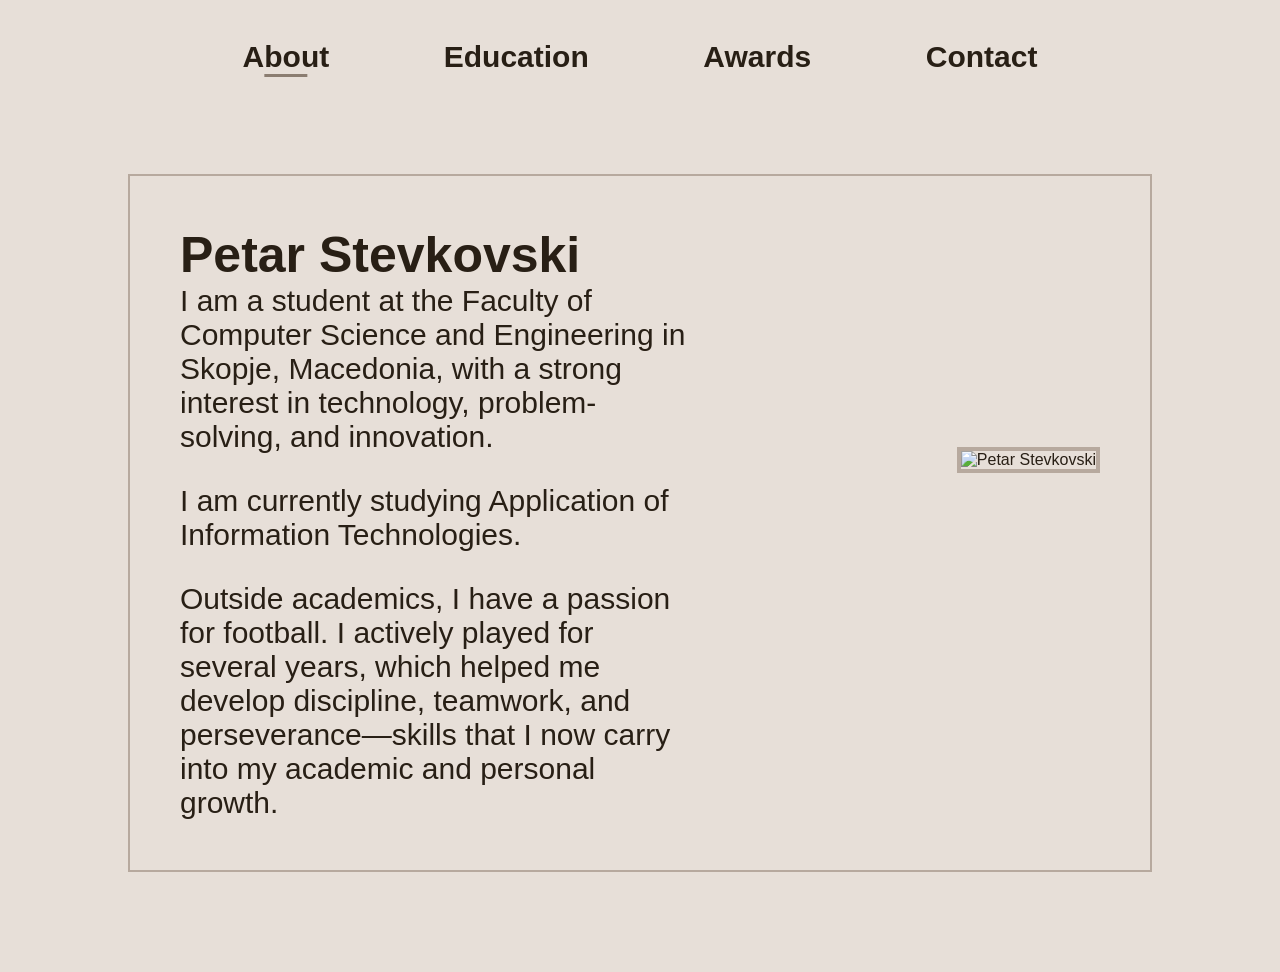
==== index.html @ 179e3660 "fix favicon paths to use relative urls" ====
<!DOCTYPE html>
<html lang="en">
<head>
    <meta charset="UTF-8" />
    <title>Petar Stevkovski – About</title>
    <link rel="stylesheet" href="style.css" />
    <meta name="viewport" content="width=device-width, initial-scale=1.0" />
    <meta name="description" content="Personal website of Petar Stevkovski, CS student at FCSE." />
    <link rel="apple-touch-icon" sizes="180x180" href="apple-touch-icon.png">
    <link rel="icon" type="image/png" sizes="32x32" href="favicon-32x32.png">
    <link rel="icon" type="image/png" sizes="16x16" href="favicon-16x16.png">
    <link rel="manifest" href="site.webmanifest">
</head>
<body>
<nav class="menu">
    <ul class="nav-links">
        <li><a class="current" href="index.html">About</a></li>
        <li><a href="education.html">Education</a></li>
        <li><a href="awards.html">Awards</a></li>
        <li><a href="contact.html">Contact</a></li>
    </ul>
</nav>

<section class="content">
    <div class="content-text about-text">
        <h1>Petar Stevkovski</h1>
        <p>I am a student at the Faculty of Computer Science and Engineering in Skopje, Macedonia, with a strong interest in technology, problem-solving, and innovation.</p>
        <p>I am currently studying Application of Information Technologies.</p>
        <p>Outside academics, I have a passion for football. I actively played for several years,
            which helped me develop discipline, teamwork, and perseverance—skills that I now carry into my academic and personal growth.</p>
    </div>
    <div class="content-image">
        <img src="images/me.webp" alt="Petar Stevkovski" />
    </div>
</section>
</body>
</html>
---- style.css ----
*{
    padding: 0;
    margin: 0;
    box-sizing: border-box;
}

html {
    font-size: 16px;
}

body{
    background-color: #e7dfd8;
    font-family: 'Agrandir', 'Segoe UI', Tahoma, Geneva, Verdana, sans-serif;
    color: #281f15;
}

@font-face {
    font-family: 'Agrandir';
    src: url('fonts/Agrandir-Regular.otf') format('opentype');
    font-weight: normal;
    font-style: normal;
    font-display: swap;
}

.menu{
    display: flex;
    justify-content: center;
    align-items: center;
    width: 80%;
    margin: 2.5rem auto;
}

.nav-links{
    list-style-type: none;
    display: flex;
    flex: 1;
    justify-content: space-evenly;
}

.nav-links li a {
    color: #281f15;
    text-decoration: none;
    font-size: 1.875rem;
    position: relative;
    transition: color 0.3s ease;
    font-weight: bold;
}

.nav-links li a::after {
    content: '';
    position: absolute;
    width: 100%;
    transform: scaleX(0);
    height: 0.1875rem;
    bottom: -0.25rem;
    left: 0;
    background-color: #654f3a;
    transform-origin: right;
    transition: transform 0.3s ease;
}

.nav-links li a:hover::after {
    transform: scaleX(1);
    transform-origin: left;
}

.nav-links li a:hover {
    color: #654f3a;
}

.nav-links li a.current {
    color: #281f15 !important;
}

.nav-links li a.current::after {
    content: '';
    position: absolute;
    width: 50%;
    height: 0.1875rem;
    bottom: -0.25rem;
    left: 50%;
    background-color: #8b7d71;
    transform: translateX(-50%) scaleX(1);
    transform-origin: center;
    max-width: 3.75rem;
    min-width: 1.875rem;
}

.content{
    width: 80%;
    margin: 6.25rem auto;
    display: flex;
    border: 0.125rem solid #b7a99e;
    padding: 3.125rem;
    justify-content: space-between;
}

.content-text{
    display: flex;
    flex: 1.1;
    flex-direction: column;
}
.about-text p {
    margin-bottom: 1em;
}

.about-text p:last-child {
    margin-bottom: 0;
}

.content-image {
    flex: 0.9;
    display: flex;
    justify-content: flex-end;
    align-items: center;
    height: 29.25rem;
}

.awards-image{
    height: 36.875rem;
}

.content-image img {
    max-height: 100%;
    max-width: 100%;
    height: auto;
    width: auto;
    display: block;
    border: 0.25rem solid #b7a99e;
    object-fit: contain;
}

.content-text h1{
    font-size: 3.125rem;
}

.content-text p{
    font-size: 1.875rem;
}

.contact-text ul {
    list-style: none;
    padding-left: 0;
    font-size: 1.5625rem;
}

.contact-icon {
    width: 2rem;
    height: 2rem;
    vertical-align: middle;
    margin-right: 0.625rem;
}

.contact-text ul li {
    display: flex;
    align-items: center;
    margin-bottom: 0.9375rem;
}

.contact-text ul li:last-child {
    margin-bottom: 0;
}

.contact-text ul li a {
    color: #281f15;
    font-size: 1.875rem;
    text-decoration: none;
    line-height: 2rem;
    transition: color 0.3s ease;
    cursor: pointer;
}

.contact-text ul li:last-child a {
    padding-top: 0.375rem;
}

.contact-text ul li a:hover {
    color: #654f3a;
}

.awards-text p {
    margin-bottom: 1.5em;
}

.awards-text p:last-child {
    margin-bottom: 0;
}

.education-text p.year{
    font-weight: bold;
}

.education-block {
    padding-bottom: 1.25rem;
    margin-bottom: 1.25rem;
    border-bottom: 0.125rem solid #b7a99e;
}

.education-block:last-child {
    border-bottom: none;
    margin-bottom: 0;
    padding-bottom: 0;
}

@media (max-width: 1200px) {
    .content, .menu {
        width: 98%;
        padding: 2.5rem;
        margin: 2.5rem auto;
    }
    .content-image {
        height: 22rem;
    }
    .awards-image {
        height: 28rem;
    }
    .content-text h1 {
        font-size: 2.5rem;
        line-height: 1.2;
    }
    .content-text p,
    .nav-links li a,
    .contact-text ul li a {
        font-size: 1.25rem;
        line-height: 1.5;
    }
}

@media (max-width: 900px) {
    .content, .menu {
        width: 100%;
        padding: 2rem;
        margin: 1.5rem auto;
    }
    .content {
        flex-direction: column;
        gap: 2rem;
    }
    .content-image,
    .awards-image {
        height: 18rem;
        margin-bottom: 1rem;
    }
    .content-text h1 {
        font-size: 2rem;
    }
    .nav-links {
        flex-direction: column;
        align-items: center;
        gap: 1rem;
    }
    .nav-links li a {
        font-size: 1.125rem;
        margin-bottom: 0.5rem;
    }
}

@media (max-width: 768px) {
    .content, .menu {
        padding: 1.5rem;
        margin: 1rem auto;
    }
    .content {
        flex-direction: column;
        gap: 1.5rem;
    }
    .content-image,
    .awards-image {
        height: 13rem;
        margin-bottom: 1rem;
    }
    .content-text h1 {
        font-size: 1.5rem;
    }
    .content-text p,
    .nav-links li a,
    .contact-text ul li a {
        font-size: 1rem;
    }
    .nav-links {
        gap: 0.5rem;
    }
}

@media (max-width: 480px) {
    .content, .menu {
        padding: 1rem;
        width: 100%;
        margin: 0.5rem auto;
    }
    .content {
        flex-direction: column;
        gap: 1rem;
        border-width: 0.0625rem;
        padding: 0.5rem;
    }
    .content-image,
    .awards-image {
        display: none;
    }
    .content-text h1 {
        font-size: 1.125rem;
    }
    .content-text p,
    .nav-links li a,
    .contact-text ul li a {
        font-size: 0.875rem;
        line-height: 1.4;
    }
    .nav-links {
        gap: 0.25rem;
    }
    .contact-text ul li {
        margin-bottom: 0.5rem;
    }
    .education-block {
        padding-bottom: 0.5rem;
        margin-bottom: 0.5rem;
    }
}
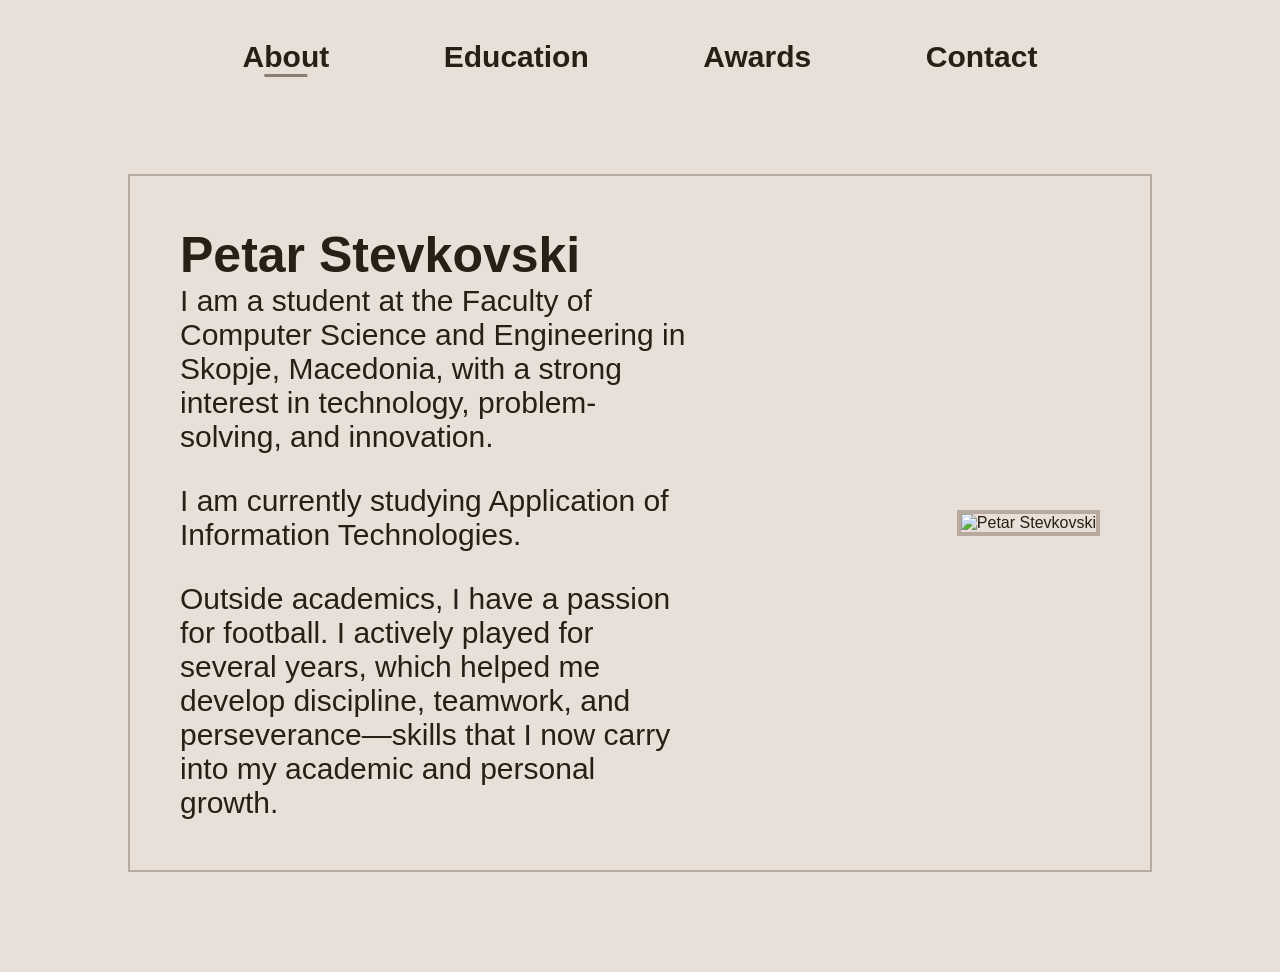
==== commit f5050448: "add hamburger menu with animations and fix image sizing across breakpoints" ====
--- a/index.html
+++ b/index.html
@@ -13,6 +13,7 @@
 </head>
 <body>
 <nav class="menu">
+    <button class="nav-toggle" aria-label="Toggle navigation">☰</button>
     <ul class="nav-links">
         <li><a class="current" href="index.html">About</a></li>
         <li><a href="education.html">Education</a></li>
@@ -33,5 +34,6 @@
         <img src="images/me.webp" alt="Petar Stevkovski" />
     </div>
 </section>
+<script src="script.js"></script>
 </body>
 </html>
--- a/style.css
+++ b/style.css
@@ -100,6 +100,7 @@
     flex: 1.1;
     flex-direction: column;
 }
+
 .about-text p {
     margin-bottom: 1em;
 }
@@ -113,21 +114,16 @@
     display: flex;
     justify-content: flex-end;
     align-items: center;
-    height: 29.25rem;
-}
-
-.awards-image{
-    height: 36.875rem;
 }
 
 .content-image img {
-    max-height: 100%;
+    max-height: 30rem;
     max-width: 100%;
+    width: auto;
     height: auto;
-    width: auto;
-    display: block;
     border: 0.25rem solid #b7a99e;
     object-fit: contain;
+    display: block;
 }
 
 .content-text h1{
@@ -202,17 +198,38 @@
     padding-bottom: 0;
 }
 
+.nav-toggle {
+    display: none;
+    background: none;
+    border: none;
+    font-size: 2rem;
+    cursor: pointer;
+    color: #281f15;
+    transition: transform 0.3s ease;
+}
+
+.nav-toggle.open {
+    transform: rotate(90deg);
+}
+
+.nav-links li {
+    opacity: 1;
+    transform: translateY(0);
+    transition: opacity 0.3s ease, transform 0.3s ease;
+}
+
 @media (max-width: 1200px) {
     .content, .menu {
-        width: 98%;
+        width: 95%;
         padding: 2.5rem;
         margin: 2.5rem auto;
     }
     .content-image {
-        height: 22rem;
-    }
-    .awards-image {
-        height: 28rem;
+        align-items: flex-start;
+    }
+    .content-image img {
+        width: 14rem;
+        height: 14rem;
     }
     .content-text h1 {
         font-size: 2.5rem;
@@ -226,37 +243,9 @@
     }
 }
 
-@media (max-width: 900px) {
+@media (max-width: 700px) {
     .content, .menu {
         width: 100%;
-        padding: 2rem;
-        margin: 1.5rem auto;
-    }
-    .content {
-        flex-direction: column;
-        gap: 2rem;
-    }
-    .content-image,
-    .awards-image {
-        height: 18rem;
-        margin-bottom: 1rem;
-    }
-    .content-text h1 {
-        font-size: 2rem;
-    }
-    .nav-links {
-        flex-direction: column;
-        align-items: center;
-        gap: 1rem;
-    }
-    .nav-links li a {
-        font-size: 1.125rem;
-        margin-bottom: 0.5rem;
-    }
-}
-
-@media (max-width: 768px) {
-    .content, .menu {
         padding: 1.5rem;
         margin: 1rem auto;
     }
@@ -264,51 +253,70 @@
         flex-direction: column;
         gap: 1.5rem;
     }
-    .content-image,
-    .awards-image {
-        height: 13rem;
-        margin-bottom: 1rem;
+    .content-image {
+        align-items: flex-start;
+    }
+    .content-image img {
+        width: 10rem;
+        height: 10rem;
     }
     .content-text h1 {
-        font-size: 1.5rem;
+        font-size: 2rem;
     }
     .content-text p,
-    .nav-links li a,
     .contact-text ul li a {
         font-size: 1rem;
+        line-height: 1.5;
+    }
+    .menu {
+        flex-direction: column;
+        align-items: flex-start;
+        position: relative;
+    }
+    .nav-toggle {
+        display: block;
     }
     .nav-links {
-        gap: 0.5rem;
+        flex-direction: column;
+        width: 100%;
+        gap: 1rem;
+        padding: 1rem 0;
+        max-height: 0;
+        overflow: hidden;
+        transition: max-height 0.3s ease;
+    }
+    .nav-links.open {
+        max-height: 20rem;
+    }
+    .nav-links li {
+        opacity: 0;
+        transform: translateY(-0.5rem);
+    }
+    .nav-links.open li {
+        opacity: 1;
+        transform: translateY(0);
     }
 }
 
 @media (max-width: 480px) {
     .content, .menu {
         padding: 1rem;
-        width: 100%;
         margin: 0.5rem auto;
     }
     .content {
-        flex-direction: column;
         gap: 1rem;
         border-width: 0.0625rem;
-        padding: 0.5rem;
-    }
-    .content-image,
-    .awards-image {
+    }
+    .content-image {
         display: none;
     }
     .content-text h1 {
-        font-size: 1.125rem;
+        font-size: 1.5rem;
     }
     .content-text p,
-    .nav-links li a,
     .contact-text ul li a {
-        font-size: 0.875rem;
+        font-size: 1rem;
         line-height: 1.4;
-    }
-    .nav-links {
-        gap: 0.25rem;
     }
     .contact-text ul li {
         margin-bottom: 0.5rem;
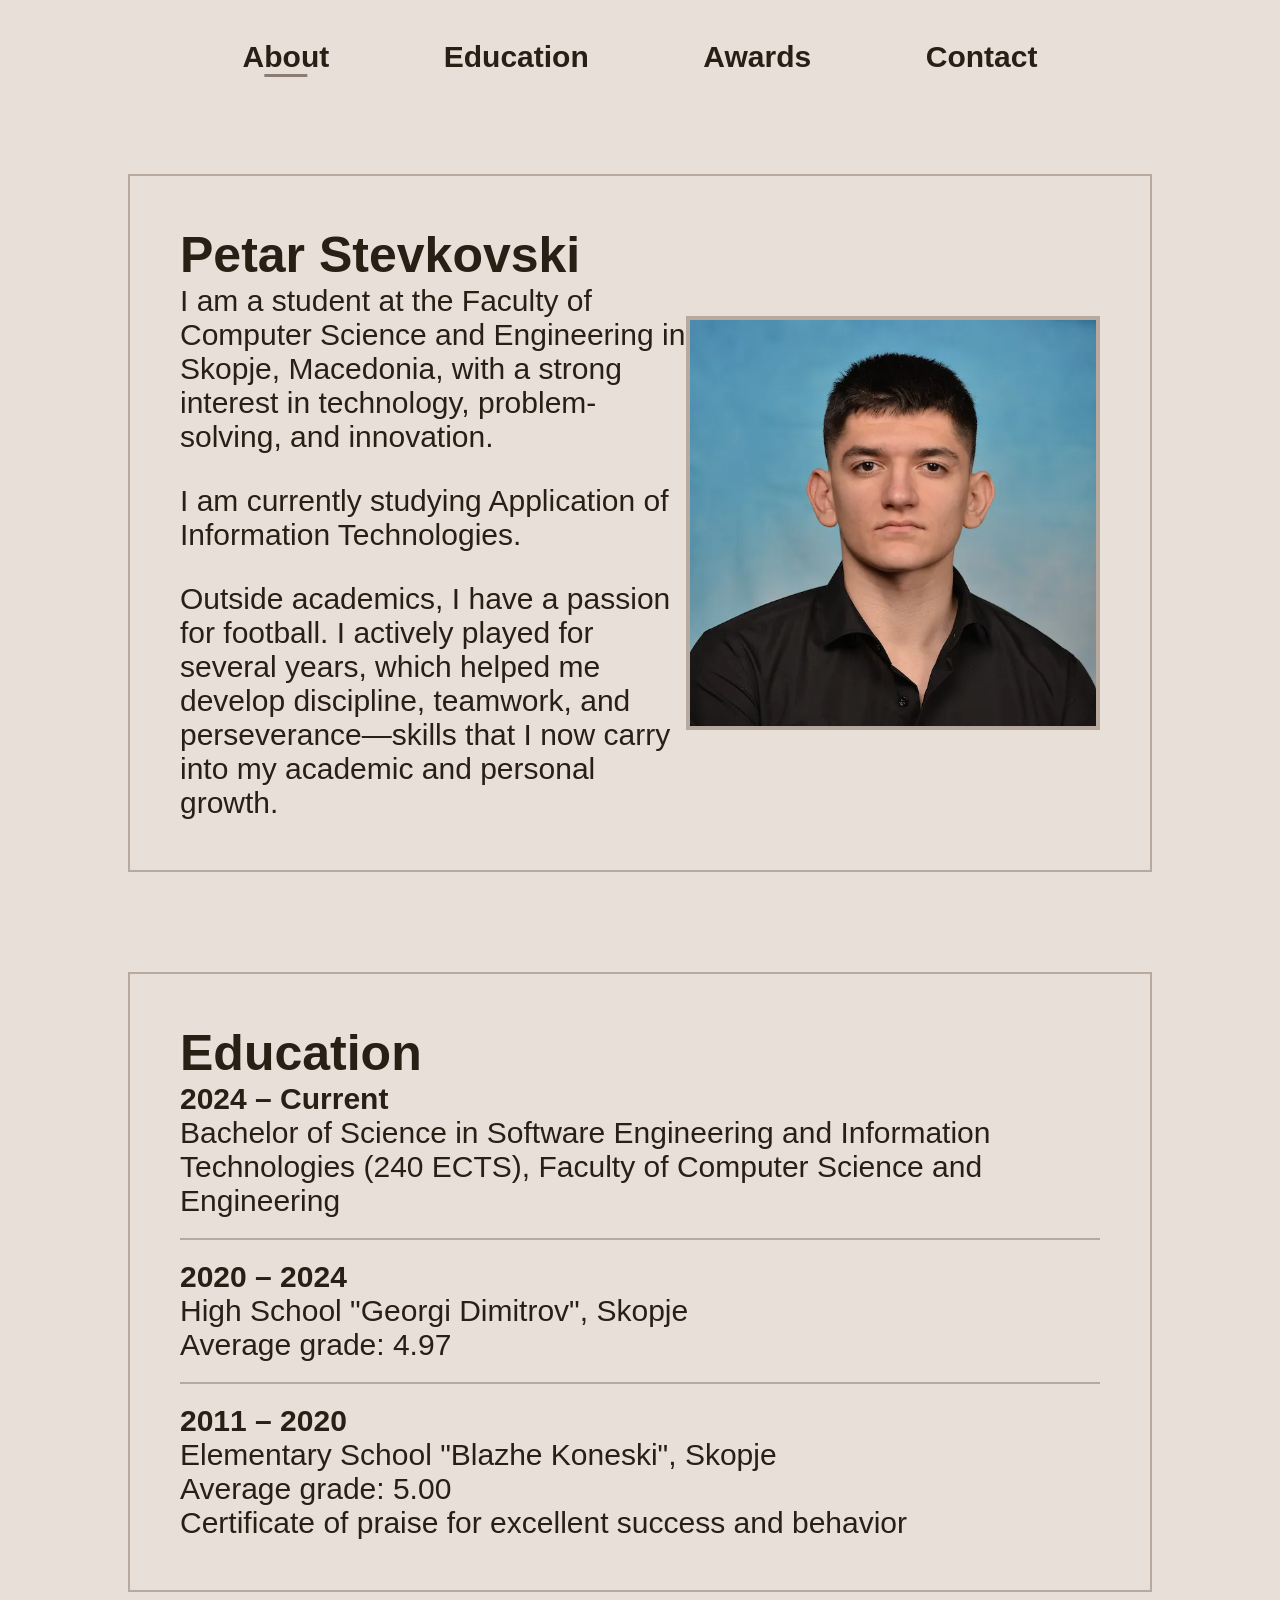
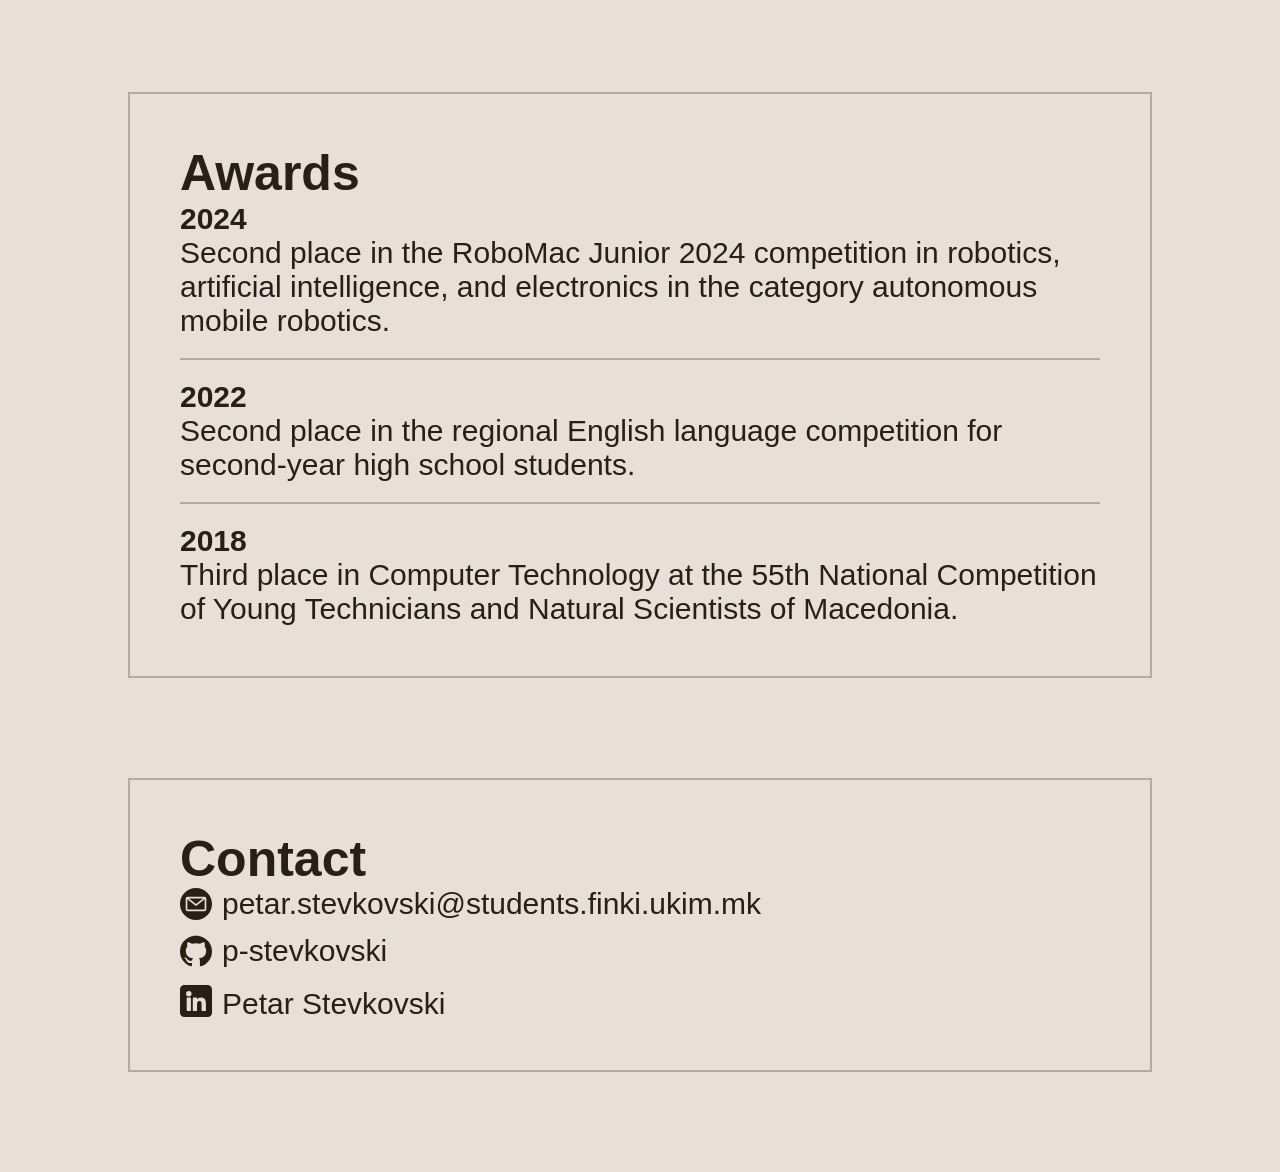
==== commit 487d5be7: "merge sites into one single page with inline js" ====
--- a/index.html
+++ b/index.html
@@ -2,7 +2,7 @@
 <html lang="en">
 <head>
     <meta charset="UTF-8" />
-    <title>Petar Stevkovski – About</title>
+    <title>Petar Stevkovski</title>
     <link rel="stylesheet" href="style.css" />
     <meta name="viewport" content="width=device-width, initial-scale=1.0" />
     <meta name="description" content="Personal website of Petar Stevkovski, CS student at FCSE." />
@@ -12,17 +12,18 @@
     <link rel="manifest" href="site.webmanifest">
 </head>
 <body>
+
 <nav class="menu">
     <button class="nav-toggle" aria-label="Toggle navigation">☰</button>
     <ul class="nav-links">
-        <li><a class="current" href="index.html">About</a></li>
-        <li><a href="education.html">Education</a></li>
-        <li><a href="awards.html">Awards</a></li>
-        <li><a href="contact.html">Contact</a></li>
+        <li><a href="#about" data-page="about" class="current">About</a></li>
+        <li><a href="#education" data-page="education">Education</a></li>
+        <li><a href="#awards" data-page="awards">Awards</a></li>
+        <li><a href="#contact" data-page="contact">Contact</a></li>
     </ul>
 </nav>
 
-<section class="content">
+<section class="content page" id="about">
     <div class="content-text about-text">
         <h1>Petar Stevkovski</h1>
         <p>I am a student at the Faculty of Computer Science and Engineering in Skopje, Macedonia, with a strong interest in technology, problem-solving, and innovation.</p>
@@ -34,6 +35,121 @@
         <img src="images/me.webp" alt="Petar Stevkovski" />
     </div>
 </section>
-<script src="script.js"></script>
+
+<section class="content page hidden" id="education">
+    <div class="content-text education-text">
+        <h1>Education</h1>
+
+        <div class="education-block">
+            <p class="year">2024 – Current</p>
+            <p>Bachelor of Science in Software Engineering and Information Technologies (240 ECTS), Faculty of Computer Science and Engineering</p>
+        </div>
+
+        <div class="education-block">
+            <p class="year">2020 – 2024</p>
+            <p>High School "Georgi Dimitrov", Skopje</p>
+            <p>Average grade: 4.97</p>
+        </div>
+
+        <div class="education-block">
+            <p class="year">2011 – 2020</p>
+            <p>Elementary School "Blazhe Koneski", Skopje</p>
+            <p>Average grade: 5.00</p>
+            <p>Certificate of praise for excellent success and behavior</p>
+        </div>
+    </div>
+</section>
+
+<section class="content page hidden" id="awards">
+    <div class="content-text education-text">
+        <h1>Awards</h1>
+
+        <div class="education-block">
+            <p class="year">2024</p>
+            <p>Second place in the RoboMac Junior 2024 competition in robotics, artificial intelligence, and electronics in the category autonomous mobile robotics.</p>
+        </div>
+
+        <div class="education-block">
+            <p class="year">2022</p>
+            <p>Second place in the regional English language competition for second-year high school students.</p>
+        </div>
+
+        <div class="education-block">
+            <p class="year">2018</p>
+            <p>Third place in Computer Technology at the 55th National Competition of Young Technicians and Natural Scientists of Macedonia.</p>
+        </div>
+    </div>
+</section>
+
+<section class="content page hidden" id="contact">
+    <div class="content-text contact-text">
+        <h1>Contact</h1>
+        <ul>
+            <li>
+                <img src="images/email.svg" alt="Email" class="contact-icon">
+                <a href="mailto:petar.stevkovski@students.finki.ukim.mk">petar.stevkovski@students.finki.ukim.mk</a>
+            </li>
+            <li>
+                <img src="images/github.svg" alt="GitHub" class="contact-icon">
+                <a href="https://github.com/p-stevkovski" target="_blank">p-stevkovski</a>
+            </li>
+            <li>
+                <img src="images/linkedin.svg" alt="LinkedIn" class="contact-icon">
+                <a href="https://www.linkedin.com/in/petar-stevkovski-819b53302/" target="_blank">Petar Stevkovski</a>
+            </li>
+        </ul>
+    </div>
+</section>
+
+<script>
+    const toggle = document.querySelector('.nav-toggle');
+    const navLinks = document.querySelector('.nav-links');
+    const pages = document.querySelectorAll('.page');
+    const navAnchors = document.querySelectorAll('.nav-links a');
+
+    toggle.addEventListener('click', () => {
+        navLinks.classList.toggle('open');
+        toggle.textContent = navLinks.classList.contains('open') ? '✕' : '☰';
+    });
+
+    function showPage(id) {
+        pages.forEach(p => p.classList.add('hidden'));
+        const target = document.getElementById(id);
+        if (target) target.classList.remove('hidden');
+
+        navAnchors.forEach(a => {
+            a.classList.toggle('current', a.dataset.page === id);
+        });
+
+        const titles = {
+            about: 'Petar Stevkovski – About',
+            education: 'Petar Stevkovski – Education',
+            awards: 'Petar Stevkovski – Awards',
+            contact: 'Petar Stevkovski – Contact'
+        };
+        document.title = titles[id] || 'Petar Stevkovski';
+
+        history.pushState(null, '', '#' + id);
+
+        navLinks.classList.remove('open');
+        toggle.textContent = '☰';
+    }
+
+    navAnchors.forEach(a => {
+        a.addEventListener('click', (e) => {
+            e.preventDefault();
+            showPage(a.dataset.page);
+        });
+    });
+
+    window.addEventListener('popstate', () => {
+        const id = location.hash.replace('#', '') || 'about';
+        showPage(id);
+    });
+
+    const initialPage = location.hash.replace('#', '') || 'about';
+    showPage(initialPage);
+</script>
+
 </body>
-</html>
+</html>
